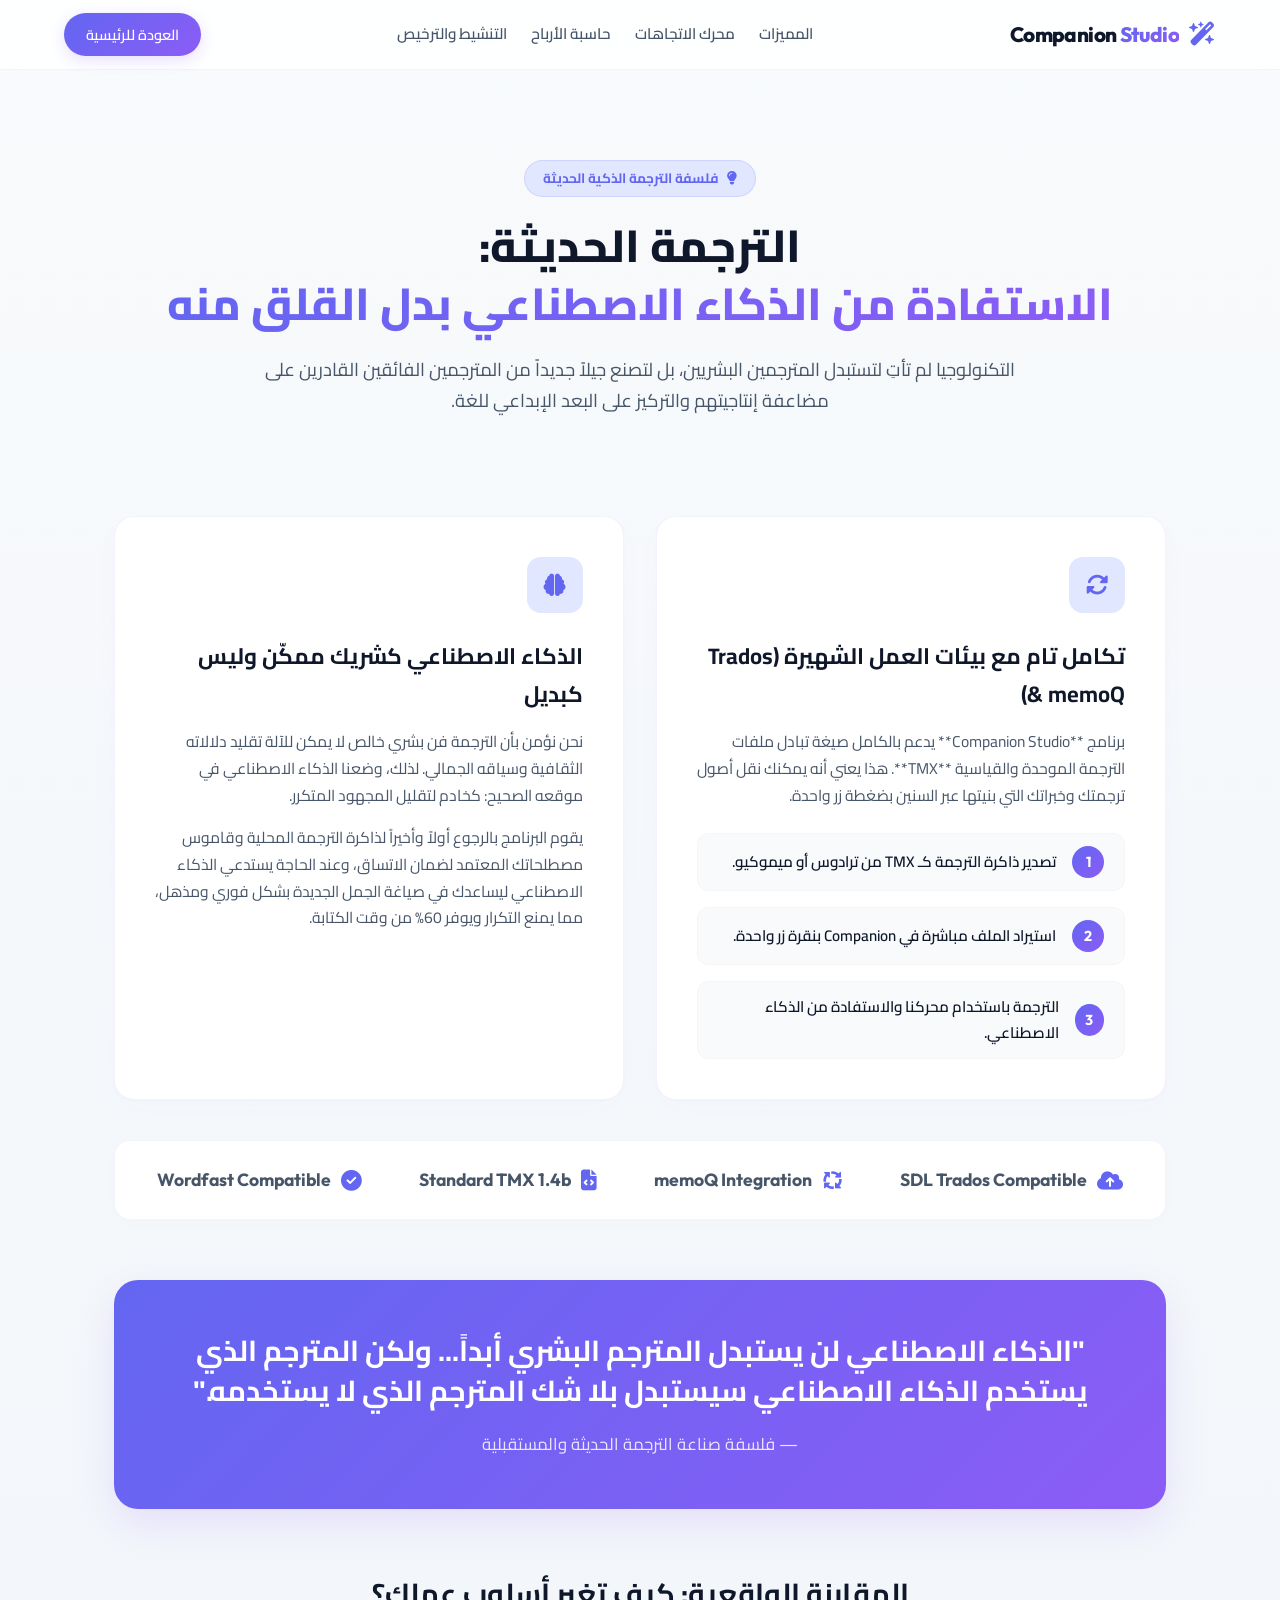
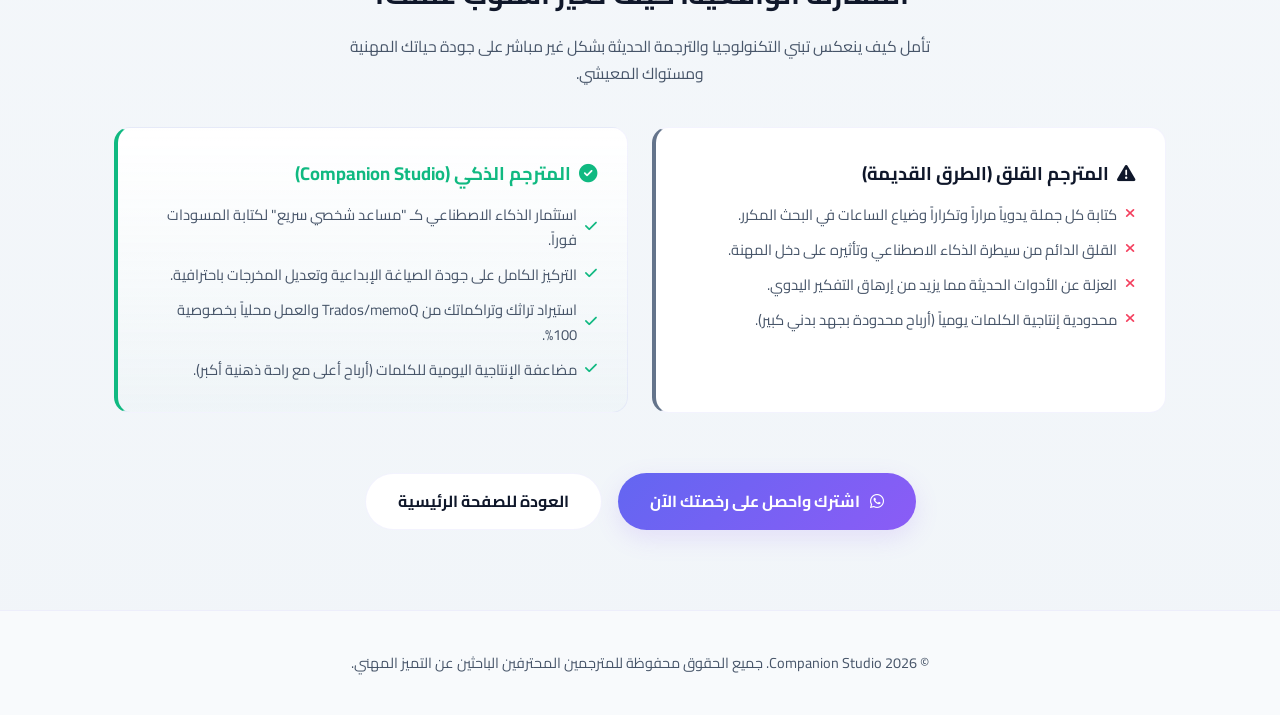
==== modern-translation.html @ 8e1b09f0 "Add files via upload" ====
<!DOCTYPE html>
<html lang="ar" dir="rtl">
<head>
    <meta charset="UTF-8">
    <meta name="viewport" content="width=device-width, initial-scale=1.0">
    <title>الترجمة الحديثة والذكاء الاصطناعي | Companion Studio</title>
    <meta name="description" content="اكتشف فلسفة الترجمة الحديثة مع Companion Studio. توافق كامل مع Trados و memoQ واستثمار حقيقي لقوة الذكاء الاصطناعي كشريك ممكّن للمترجم البشري وليس بديلاً عنه.">
    <!-- Google Fonts -->
    <link rel="preconnect" href="https://fonts.googleapis.com">
    <link rel="preconnect" href="https://fonts.gstatic.com" crossorigin>
    <link href="https://fonts.googleapis.com/css2?family=Cairo:wght@300;400;600;700;800&family=Outfit:wght@300;400;600;700;800&display=swap" rel="stylesheet">
    <!-- FontAwesome Icons -->
    <link rel="stylesheet" href="https://cdnjs.cloudflare.com/ajax/libs/font-awesome/6.4.0/css/all.min.css">
    <style>
        :root {
            --bg-light: #f8fafc;
            --bg-card: #ffffff;
            --border-color: rgba(99, 102, 241, 0.08);
            --border-hover: rgba(99, 102, 241, 0.18);
            --text-primary: #0f172a;
            --text-secondary: #475569;
            --text-muted: #64748b;
            
            --primary: #6366f1;
            --secondary: #8b5cf6;
            --primary-light: #e0e7ff;
            --purple-grad: linear-gradient(135deg, #6366F1 0%, #8B5CF6 100%);
            --light-grad: linear-gradient(180deg, #f8fafc 0%, #f1f5f9 100%);
            
            --green: #10B981;
            --yellow: #F59E0B;
            
            --font-ar: 'Cairo', sans-serif;
            --font-en: 'Outfit', sans-serif;
        }

        * {
            margin: 0;
            padding: 0;
            box-sizing: border-box;
            scroll-behavior: smooth;
        }

        body {
            background-color: var(--bg-light);
            background-image: var(--light-grad);
            color: var(--text-primary);
            font-family: var(--font-ar);
            line-height: 1.7;
            overflow-x: hidden;
        }

        /* Nav Grid Overlay */
        .grid-overlay {
            position: absolute;
            top: 0;
            left: 0;
            width: 100%;
            height: 100%;
            background-image: radial-gradient(rgba(99, 102, 241, 0.04) 1.5px, transparent 1.5px);
            background-size: 32px 32px;
            z-index: 0;
            pointer-events: none;
        }

        /* Header Navigation */
        .header {
            position: fixed;
            top: 0;
            width: 100%;
            z-index: 100;
            background: rgba(255, 255, 255, 0.85);
            backdrop-filter: blur(12px);
            -webkit-backdrop-filter: blur(12px);
            border-bottom: 1px solid var(--border-color);
        }

        .header-container {
            max-width: 1200px;
            margin: 0 auto;
            padding: 14px 24px;
            display: flex;
            justify-content: space-between;
            align-items: center;
        }

        .logo {
            display: flex;
            align-items: center;
            gap: 10px;
            text-decoration: none;
            color: var(--text-primary);
        }

        .logo-icon {
            font-size: 1.5rem;
            color: var(--primary);
        }

        .logo-text {
            font-size: 1.3rem;
            font-weight: 800;
            font-family: var(--font-en);
            letter-spacing: -0.03em;
        }

        .accent-text {
            background: var(--purple-grad);
            -webkit-background-clip: text;
            -webkit-text-fill-color: transparent;
        }

        .nav-links {
            display: flex;
            gap: 24px;
        }

        .nav-link {
            color: var(--text-secondary);
            text-decoration: none;
            font-size: 0.95rem;
            font-weight: 600;
            transition: color 0.3s ease;
        }

        .nav-link:hover {
            color: var(--primary);
        }

        .cta-btn-sm {
            background: var(--purple-grad);
            color: white;
            text-decoration: none;
            padding: 8px 22px;
            border-radius: 30px;
            font-size: 0.9rem;
            font-weight: 600;
            box-shadow: 0 4px 15px rgba(139, 92, 246, 0.2);
            transition: transform 0.2s ease, box-shadow 0.2s ease;
        }

        .cta-btn-sm:hover {
            transform: translateY(-2px);
            box-shadow: 0 6px 20px rgba(139, 92, 246, 0.35);
        }

        /* Content Container */
        .container {
            max-width: 1100px;
            margin: 120px auto 80px auto;
            padding: 0 24px;
            position: relative;
            z-index: 1;
        }

        /* Hero section */
        .hero-section {
            text-align: center;
            padding: 40px 0 60px 0;
        }

        .badge {
            background: var(--primary-light);
            color: var(--primary);
            padding: 6px 18px;
            border-radius: 30px;
            font-size: 0.85rem;
            font-weight: 700;
            display: inline-flex;
            align-items: center;
            gap: 8px;
            margin-bottom: 20px;
            border: 1px solid rgba(99, 102, 241, 0.15);
        }

        .main-title {
            font-size: 2.8rem;
            font-weight: 800;
            line-height: 1.3;
            margin-bottom: 20px;
            color: var(--text-primary);
        }

        .main-subtitle {
            font-size: 1.15rem;
            color: var(--text-secondary);
            max-width: 750px;
            margin: 0 auto;
        }

        /* Grid layouts */
        .grid-2 {
            display: grid;
            grid-template-columns: 1fr 1fr;
            gap: 32px;
            margin-top: 40px;
        }

        @media (max-width: 768px) {
            .grid-2 {
                grid-template-columns: 1fr;
            }
            .main-title {
                font-size: 2rem;
            }
        }

        /* Modern light cards */
        .card {
            background: var(--bg-card);
            border: 1px solid var(--border-color);
            border-radius: 20px;
            padding: 40px;
            box-shadow: 0 10px 30px rgba(99, 102, 241, 0.02), 0 1px 3px rgba(0, 0, 0, 0.02);
            transition: all 0.4s cubic-bezier(0.16, 1, 0.3, 1);
        }

        .card:hover {
            transform: translateY(-4px);
            border-color: var(--border-hover);
            box-shadow: 0 15px 35px rgba(99, 102, 241, 0.05), 0 3px 10px rgba(99, 102, 241, 0.02);
        }

        .card-icon {
            width: 56px;
            height: 56px;
            border-radius: 14px;
            background: var(--primary-light);
            display: flex;
            align-items: center;
            justify-content: center;
            font-size: 1.4rem;
            color: var(--primary);
            margin-bottom: 24px;
        }

        .card-title {
            font-size: 1.4rem;
            font-weight: 700;
            margin-bottom: 16px;
            color: var(--text-primary);
        }

        .card-text {
            color: var(--text-secondary);
            font-size: 0.98rem;
            line-height: 1.7;
        }

        /* Visual Steps */
        .steps-container {
            margin-top: 24px;
            display: flex;
            flex-direction: column;
            gap: 16px;
        }

        .step-item {
            display: flex;
            align-items: center;
            gap: 16px;
            background: var(--bg-light);
            padding: 12px 20px;
            border-radius: 12px;
            border: 1px solid rgba(0, 0, 0, 0.02);
        }

        .step-num {
            width: 32px;
            height: 32px;
            border-radius: 50%;
            background: var(--purple-grad);
            color: white;
            display: flex;
            align-items: center;
            justify-content: center;
            font-weight: 700;
            font-family: var(--font-en);
            font-size: 0.9rem;
        }

        .step-text {
            font-size: 0.95rem;
            font-weight: 600;
            color: var(--text-primary);
        }

        /* Compatibility Logos Banner */
        .compatibility-banner {
            background: var(--bg-card);
            border: 1px solid var(--border-color);
            border-radius: 16px;
            padding: 24px;
            display: flex;
            justify-content: space-around;
            align-items: center;
            flex-wrap: wrap;
            gap: 20px;
            margin-top: 40px;
            box-shadow: 0 4px 20px rgba(0, 0, 0, 0.01);
        }

        .compat-logo {
            display: flex;
            align-items: center;
            gap: 10px;
            font-family: var(--font-en);
            font-weight: 700;
            color: var(--text-secondary);
            font-size: 1.1rem;
        }

        .compat-logo i {
            color: var(--primary);
            font-size: 1.3rem;
        }

        /* Large banner quote */
        .quote-banner {
            background: var(--purple-grad);
            color: white;
            border-radius: 24px;
            padding: 50px;
            text-align: center;
            margin-top: 60px;
            box-shadow: 0 15px 40px rgba(139, 92, 246, 0.15);
            position: relative;
            overflow: hidden;
        }

        .quote-text {
            font-size: 1.8rem;
            font-weight: 700;
            line-height: 1.4;
            margin-bottom: 20px;
            position: relative;
            z-index: 1;
        }

        .quote-author {
            font-size: 1.05rem;
            opacity: 0.85;
            position: relative;
            z-index: 1;
        }

        /* Flex comparison blocks */
        .compare-row {
            display: grid;
            grid-template-columns: 1fr 1fr;
            gap: 24px;
            margin-top: 40px;
        }

        @media (max-width: 768px) {
            .compare-row {
                grid-template-columns: 1fr;
            }
        }

        .compare-box {
            padding: 30px;
            border-radius: 16px;
            border: 1px solid var(--border-color);
            background: var(--bg-card);
        }

        .compare-box.bad {
            border-left: 4px solid var(--text-muted);
        }

        .compare-box.good {
            border-left: 4px solid var(--green);
            background: linear-gradient(to bottom, #ffffff, rgba(16, 185, 129, 0.01));
        }

        .compare-title {
            font-size: 1.15rem;
            font-weight: 700;
            margin-bottom: 12px;
            display: flex;
            align-items: center;
            gap: 8px;
        }

        .compare-list {
            list-style: none;
            display: flex;
            flex-direction: column;
            gap: 10px;
        }

        .compare-list li {
            font-size: 0.92rem;
            color: var(--text-secondary);
            display: flex;
            align-items: center;
            gap: 8px;
        }

        .compare-list li i {
            font-size: 0.85rem;
        }

        .compare-list li i.fa-xmark { color: #f43f5e; }
        .compare-list li i.fa-check { color: var(--green); }

        /* Action bar buttons */
        .actions-group {
            display: flex;
            justify-content: center;
            gap: 16px;
            margin-top: 60px;
        }

        .btn {
            padding: 14px 32px;
            border-radius: 30px;
            font-weight: 700;
            text-decoration: none;
            font-size: 1rem;
            display: inline-flex;
            align-items: center;
            gap: 10px;
            transition: all 0.3s ease;
        }

        .btn-primary {
            background: var(--purple-grad);
            color: white;
            box-shadow: 0 8px 25px rgba(139, 92, 246, 0.15);
        }

        .btn-primary:hover {
            transform: translateY(-2px);
            box-shadow: 0 12px 30px rgba(139, 92, 246, 0.25);
        }

        .btn-secondary {
            background: var(--bg-card);
            border: 1px solid var(--border-color);
            color: var(--text-primary);
        }

        .btn-secondary:hover {
            background: var(--primary-light);
            color: var(--primary);
            transform: translateY(-2px);
        }

        /* Footer styling */
        .footer {
            text-align: center;
            padding: 40px 24px;
            border-top: 1px solid var(--border-color);
            background: rgba(255, 255, 255, 0.5);
            margin-top: 80px;
        }

        .footer p {
            font-size: 0.9rem;
            color: var(--text-secondary);
        }
    </style>
</head>
<body>
    <div class="grid-overlay"></div>

    <!-- Header Navigation -->
    <header class="header">
        <div class="header-container">
            <a href="index.html" class="logo">
                <div class="logo-icon"><i class="fa-solid fa-wand-magic-sparkles"></i></div>
                <span class="logo-text">Companion <span class="accent-text">Studio</span></span>
            </a>
            
            <nav class="nav-links">
                <a href="index.html#features" class="nav-link">المميزات</a>
                <a href="index.html#rtl-engine" class="nav-link">محرك الاتجاهات</a>
                <a href="index.html#roi-calculator" class="nav-link">حاسبة الأرباح</a>
                <a href="index.html#licensing" class="nav-link">التنشيط والترخيص</a>
            </nav>

            <div class="header-actions">
                <a href="index.html" class="cta-btn-sm">العودة للرئيسية</a>
            </div>
        </div>
    </header>

    <div class="container">
        <!-- Hero Section -->
        <section class="hero-section">
            <div class="badge"><i class="fa-solid fa-lightbulb"></i> فلسفة الترجمة الذكية الحديثة</div>
            <h1 class="main-title">
                الترجمة الحديثة:<br>
                <span class="accent-text">الاستفادة من الذكاء الاصطناعي بدل القلق منه</span>
            </h1>
            <p class="main-subtitle">
                التكنولوجيا لم تأتِ لتستبدل المترجمين البشريين، بل لتصنع جيلاً جديداً من المترجمين الفائقين القادرين على مضاعفة إنتاجيتهم والتركيز على البعد الإبداعي للغة.
            </p>
        </section>

        <!-- Grid 2: Core benefits -->
        <div class="grid-2">
            <!-- Compatibility Card -->
            <div class="card">
                <div class="card-icon"><i class="fa-solid fa-rotate"></i></div>
                <h2 class="card-title">تكامل تام مع بيئات العمل الشهيرة (Trados & memoQ)</h2>
                <p class="card-text">
                    برنامج **Companion Studio** يدعم بالكامل صيغة تبادل ملفات الترجمة الموحدة والقياسية **TMX**. هذا يعني أنه يمكنك نقل أصول ترجمتك وخبراتك التي بنيتها عبر السنين بضغطة زر واحدة.
                </p>
                <div class="steps-container">
                    <div class="step-item">
                        <div class="step-num">1</div>
                        <div class="step-text">تصدير ذاكرة الترجمة كـ TMX من ترادوس أو ميموكيو.</div>
                    </div>
                    <div class="step-item">
                        <div class="step-num">2</div>
                        <div class="step-text">استيراد الملف مباشرة في Companion بنقرة زر واحدة.</div>
                    </div>
                    <div class="step-item">
                        <div class="step-num">3</div>
                        <div class="step-text">الترجمة باستخدام محركنا والاستفادة من الذكاء الاصطناعي.</div>
                    </div>
                </div>
            </div>

            <!-- AI Partner Card -->
            <div class="card">
                <div class="card-icon"><i class="fa-solid fa-brain"></i></div>
                <h2 class="card-title">الذكاء الاصطناعي كشريك ممكّن وليس كبديل</h2>
                <p class="card-text">
                    نحن نؤمن بأن الترجمة فن بشري خالص لا يمكن للآلة تقليد دلالاته الثقافية وسياقه الجمالي. لذلك، وضعنا الذكاء الاصطناعي في موقعه الصحيح: كخادم لتقليل المجهود المتكرر.
                </p>
                <p class="card-text" style="margin-top: 16px;">
                    يقوم البرنامج بالرجوع أولاً وأخيراً لذاكرة الترجمة المحلية وقاموس مصطلحاتك المعتمد لضمان الاتساق، وعند الحاجة يستدعي الذكاء الاصطناعي ليساعدك في صياغة الجمل الجديدة بشكل فوري ومذهل، مما يمنع التكرار ويوفر 60% من وقت الكتابة.
                </p>
            </div>
        </div>

        <!-- Compatibility logos -->
        <div class="compatibility-banner">
            <div class="compat-logo"><i class="fa-solid fa-cloud-arrow-up"></i> SDL Trados Compatible</div>
            <div class="compat-logo"><i class="fa-solid fa-arrows-spin"></i> memoQ Integration</div>
            <div class="compat-logo"><i class="fa-solid fa-file-code"></i> Standard TMX 1.4b</div>
            <div class="compat-logo"><i class="fa-solid fa-circle-check"></i> Wordfast Compatible</div>
        </div>

        <!-- Quote Banner -->
        <div class="quote-banner">
            <div class="quote-text">
                "الذكاء الاصطناعي لن يستبدل المترجم البشري أبداً... ولكن المترجم الذي يستخدم الذكاء الاصطناعي سيستبدل بلا شك المترجم الذي لا يستخدمه."
            </div>
            <div class="quote-author">— فلسفة صناعة الترجمة الحديثة والمستقبلية</div>
        </div>

        <!-- Section: Traditional vs Modern -->
        <section style="margin-top: 60px;">
            <div style="text-align: center; margin-bottom: 30px;">
                <h2 class="card-title" style="font-size: 1.8rem;">المقارنة الواقعية: كيف تغير أسلوب عملك؟</h2>
                <p class="card-text" style="max-width: 600px; margin: 0 auto;">تأمل كيف ينعكس تبني التكنولوجيا والترجمة الحديثة بشكل غير مباشر على جودة حياتك المهنية ومستواك المعيشي.</p>
            </div>

            <div class="compare-row">
                <!-- Old Way -->
                <div class="compare-box bad">
                    <h3 class="compare-title"><i class="fa-solid fa-triangle-exclamation text-yellow"></i> المترجم القلق (الطرق القديمة)</h3>
                    <ul class="compare-list">
                        <li><i class="fa-solid fa-xmark"></i> كتابة كل جملة يدوياً مراراً وتكراراً وضياع الساعات في البحث المكرر.</li>
                        <li><i class="fa-solid fa-xmark"></i> القلق الدائم من سيطرة الذكاء الاصطناعي وتأثيره على دخل المهنة.</li>
                        <li><i class="fa-solid fa-xmark"></i> العزلة عن الأدوات الحديثة مما يزيد من إرهاق التفكير اليدوي.</li>
                        <li><i class="fa-solid fa-xmark"></i> محدودية إنتاجية الكلمات يومياً (أرباح محدودة بجهد بدني كبير).</li>
                    </ul>
                </div>

                <!-- New Way -->
                <div class="compare-box good">
                    <h3 class="compare-title" style="color: var(--green);"><i class="fa-solid fa-circle-check"></i> المترجم الذكي (Companion Studio)</h3>
                    <ul class="compare-list">
                        <li><i class="fa-solid fa-check"></i> استثمار الذكاء الاصطناعي كـ "مساعد شخصي سريع" لكتابة المسودات فوراً.</li>
                        <li><i class="fa-solid fa-check"></i> التركيز الكامل على جودة الصياغة الإبداعية وتعديل المخرجات باحترافية.</li>
                        <li><i class="fa-solid fa-check"></i> استيراد تراثك وتراكماتك من Trados/memoQ والعمل محلياً بخصوصية 100%.</li>
                        <li><i class="fa-solid fa-check"></i> مضاعفة الإنتاجية اليومية للكلمات (أرباح أعلى مع راحة ذهنية أكبر).</li>
                    </ul>
                </div>
            </div>
        </section>

        <!-- Final call to action -->
        <div class="actions-group">
            <a href="https://wa.me/201012548655" target="_blank" class="btn btn-primary">
                <i class="fa-brands fa-whatsapp"></i> اشترك واحصل على رخصتك الآن
            </a>
            <a href="index.html" class="btn btn-secondary">العودة للصفحة الرئيسية</a>
        </div>
    </div>

    <!-- Footer -->
    <footer class="footer">
        <p>© 2026 Companion Studio. جميع الحقوق محفوظة للمترجمين المحترفين الباحثين عن التميز المهني.</p>
    </footer>
</body>
</html>
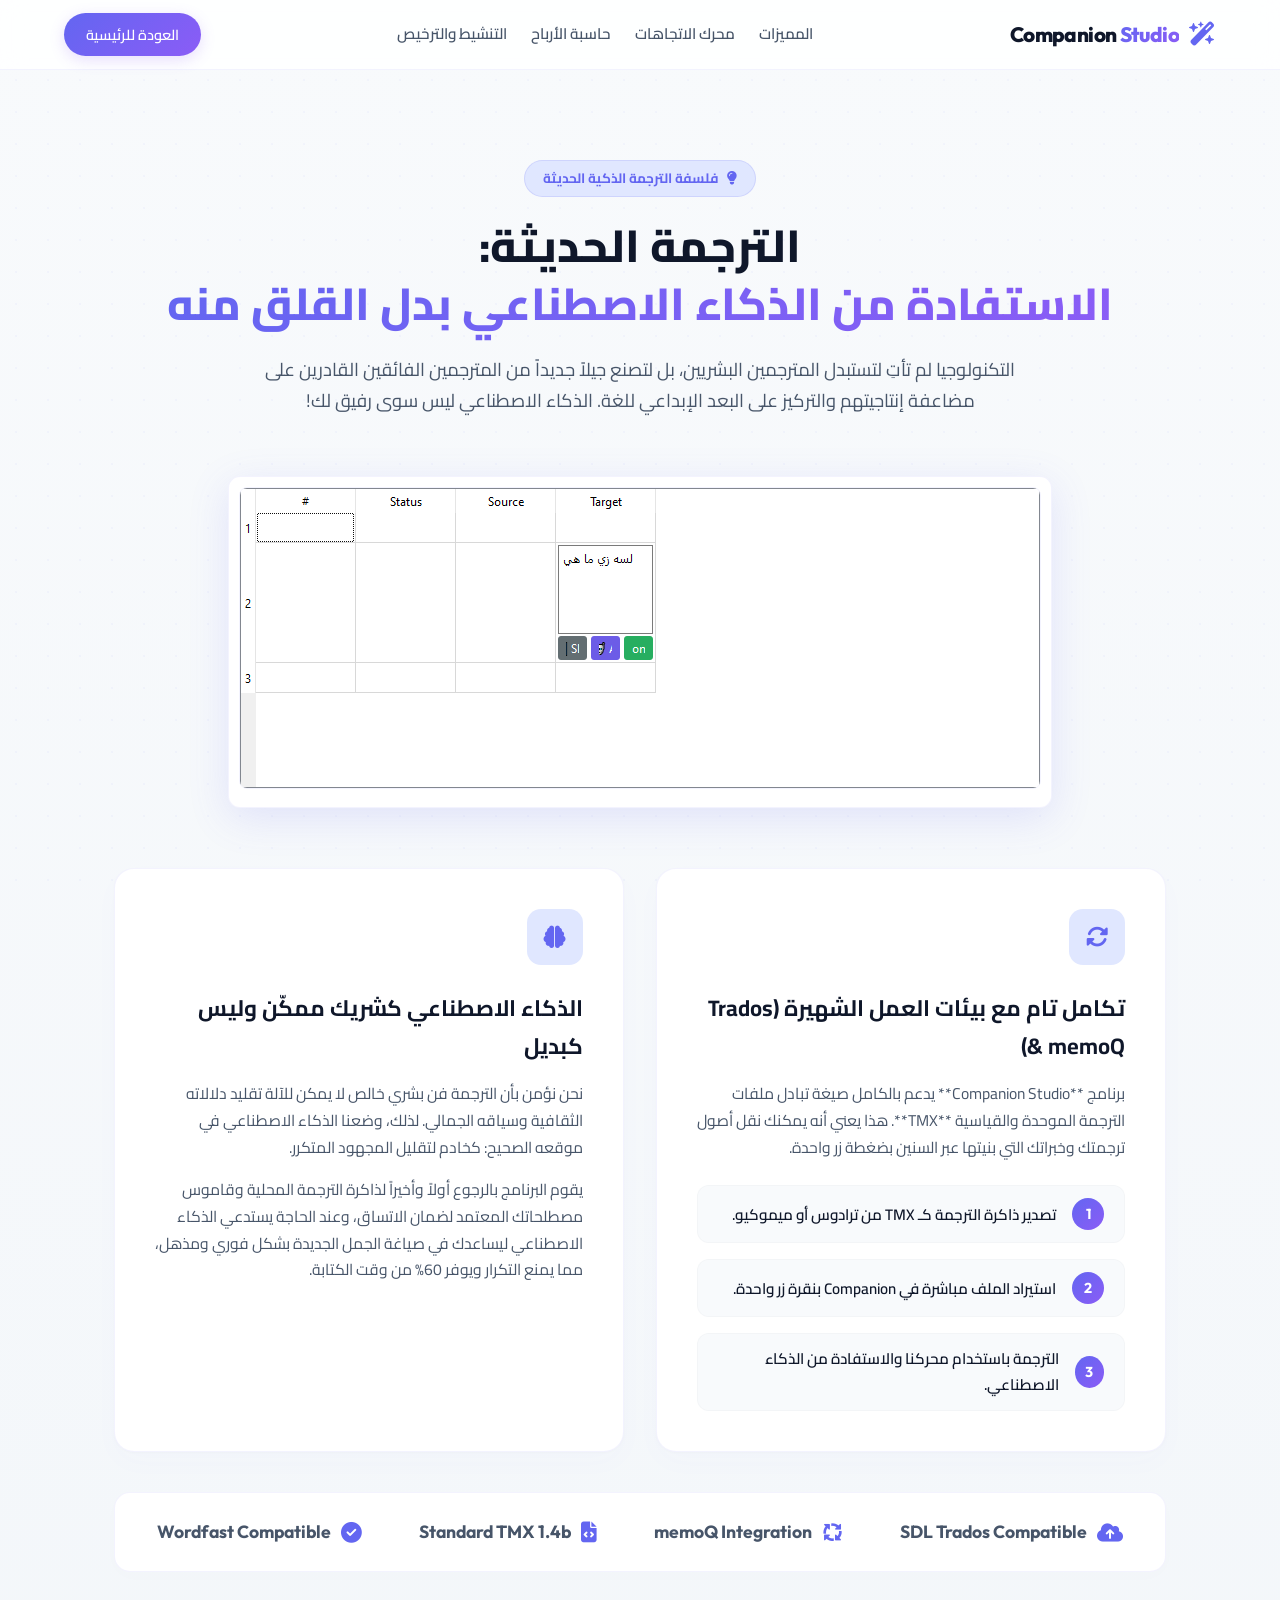
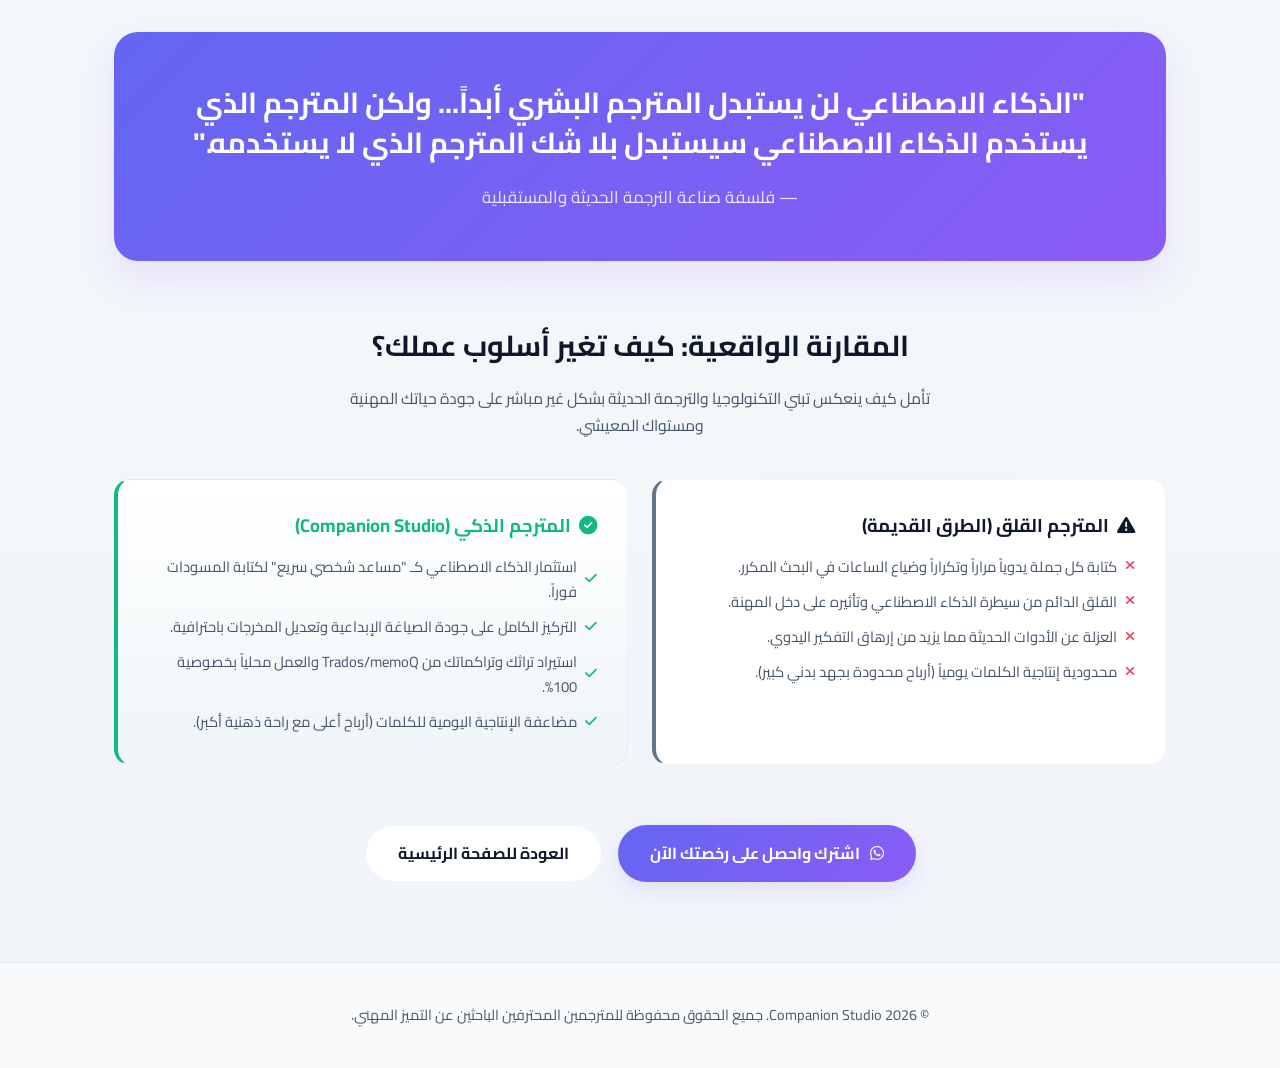
==== commit 8ccb3690: "Add files via upload" ====
--- a/modern-translation.html
+++ b/modern-translation.html
@@ -496,9 +496,16 @@
                 <span class="accent-text">الاستفادة من الذكاء الاصطناعي بدل القلق منه</span>
             </h1>
             <p class="main-subtitle">
-                التكنولوجيا لم تأتِ لتستبدل المترجمين البشريين، بل لتصنع جيلاً جديداً من المترجمين الفائقين القادرين على مضاعفة إنتاجيتهم والتركيز على البعد الإبداعي للغة.
+                التكنولوجيا لم تأتِ لتستبدل المترجمين البشريين، بل لتصنع جيلاً جديداً من المترجمين الفائقين القادرين على مضاعفة إنتاجيتهم والتركيز على البعد الإبداعي للغة. الذكاء الاصطناعي ليس سوى رفيق لك!
             </p>
         </section>
+
+        <!-- App Screenshot -->
+        <div style="text-align: center; margin-bottom: 60px;">
+            <div class="card" style="display: inline-block; padding: 10px; border-radius: 12px; box-shadow: 0 10px 40px rgba(99, 102, 241, 0.15);">
+                <img src="app-screenshot.png" alt="واجهة برنامج Companion Studio" style="max-width: 100%; height: auto; border-radius: 8px; border: 1px solid var(--border-color);">
+            </div>
+        </div>
 
         <!-- Grid 2: Core benefits -->
         <div class="grid-2">
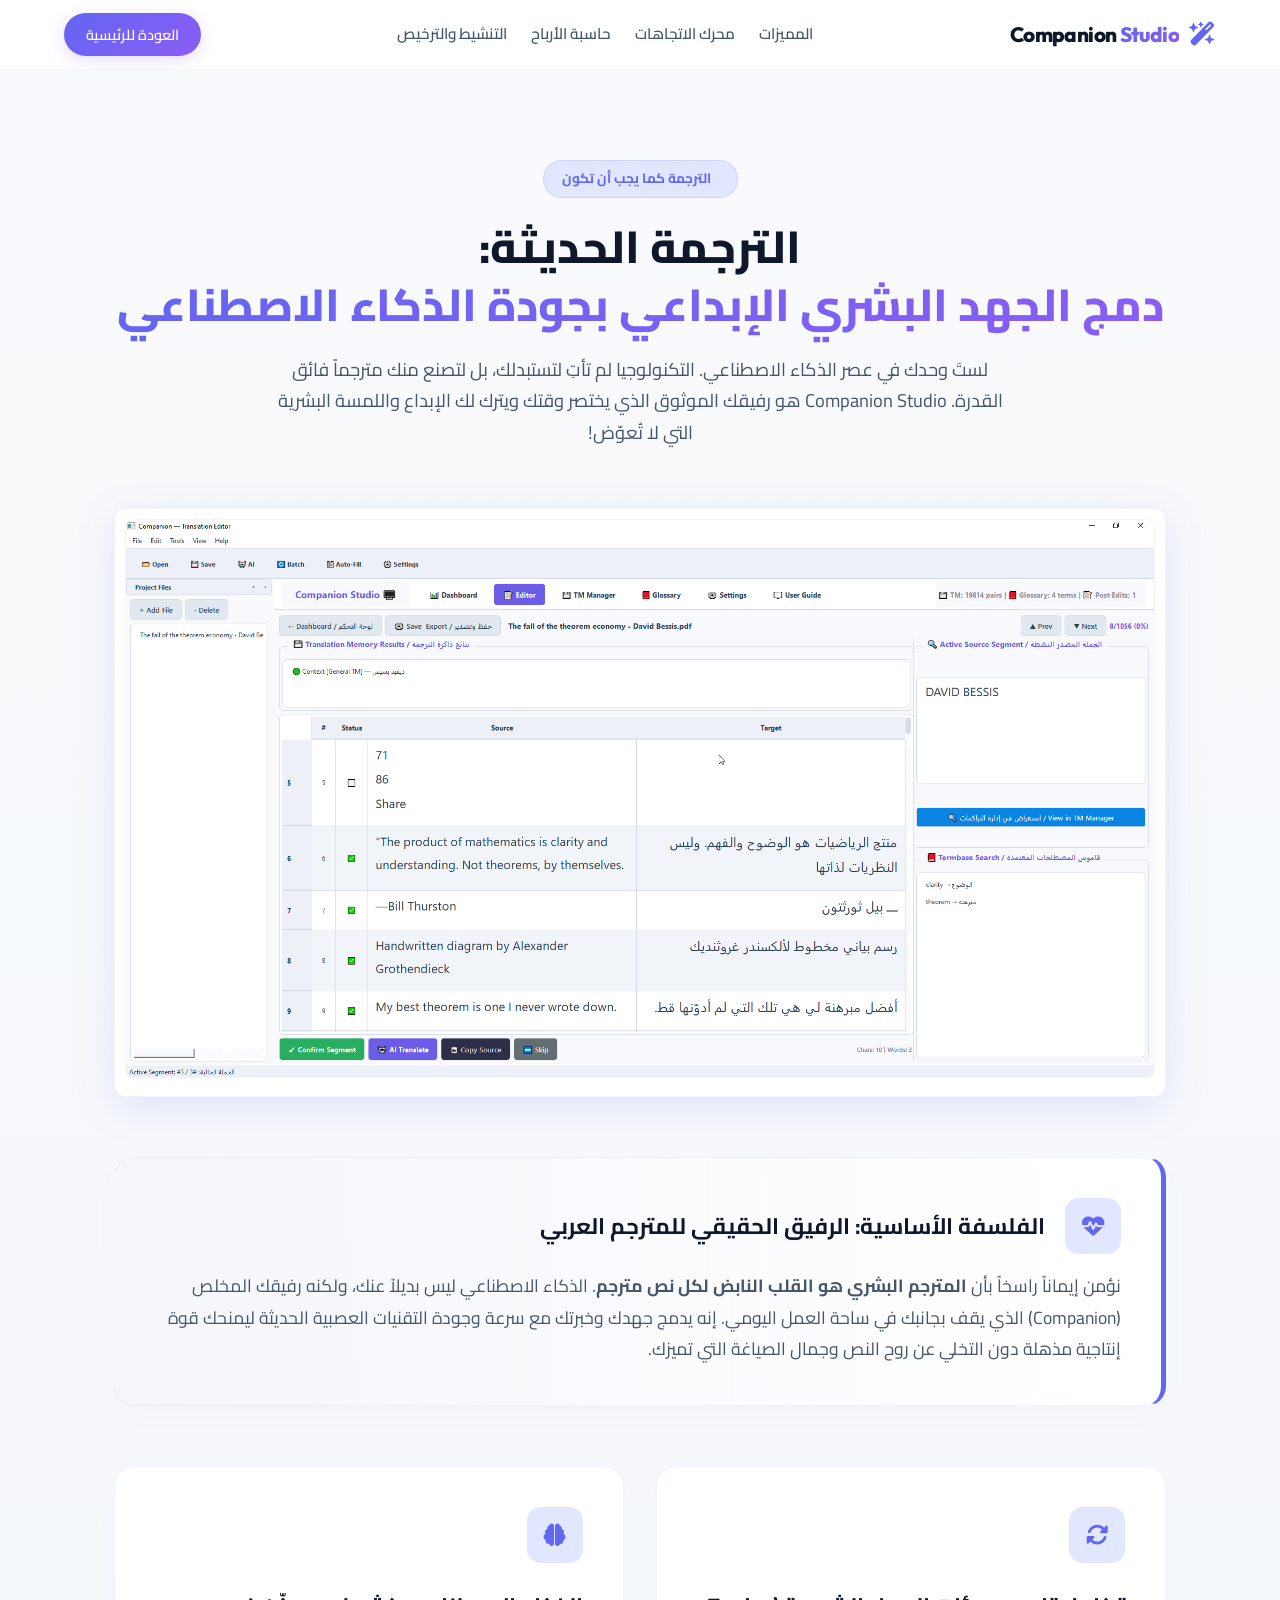
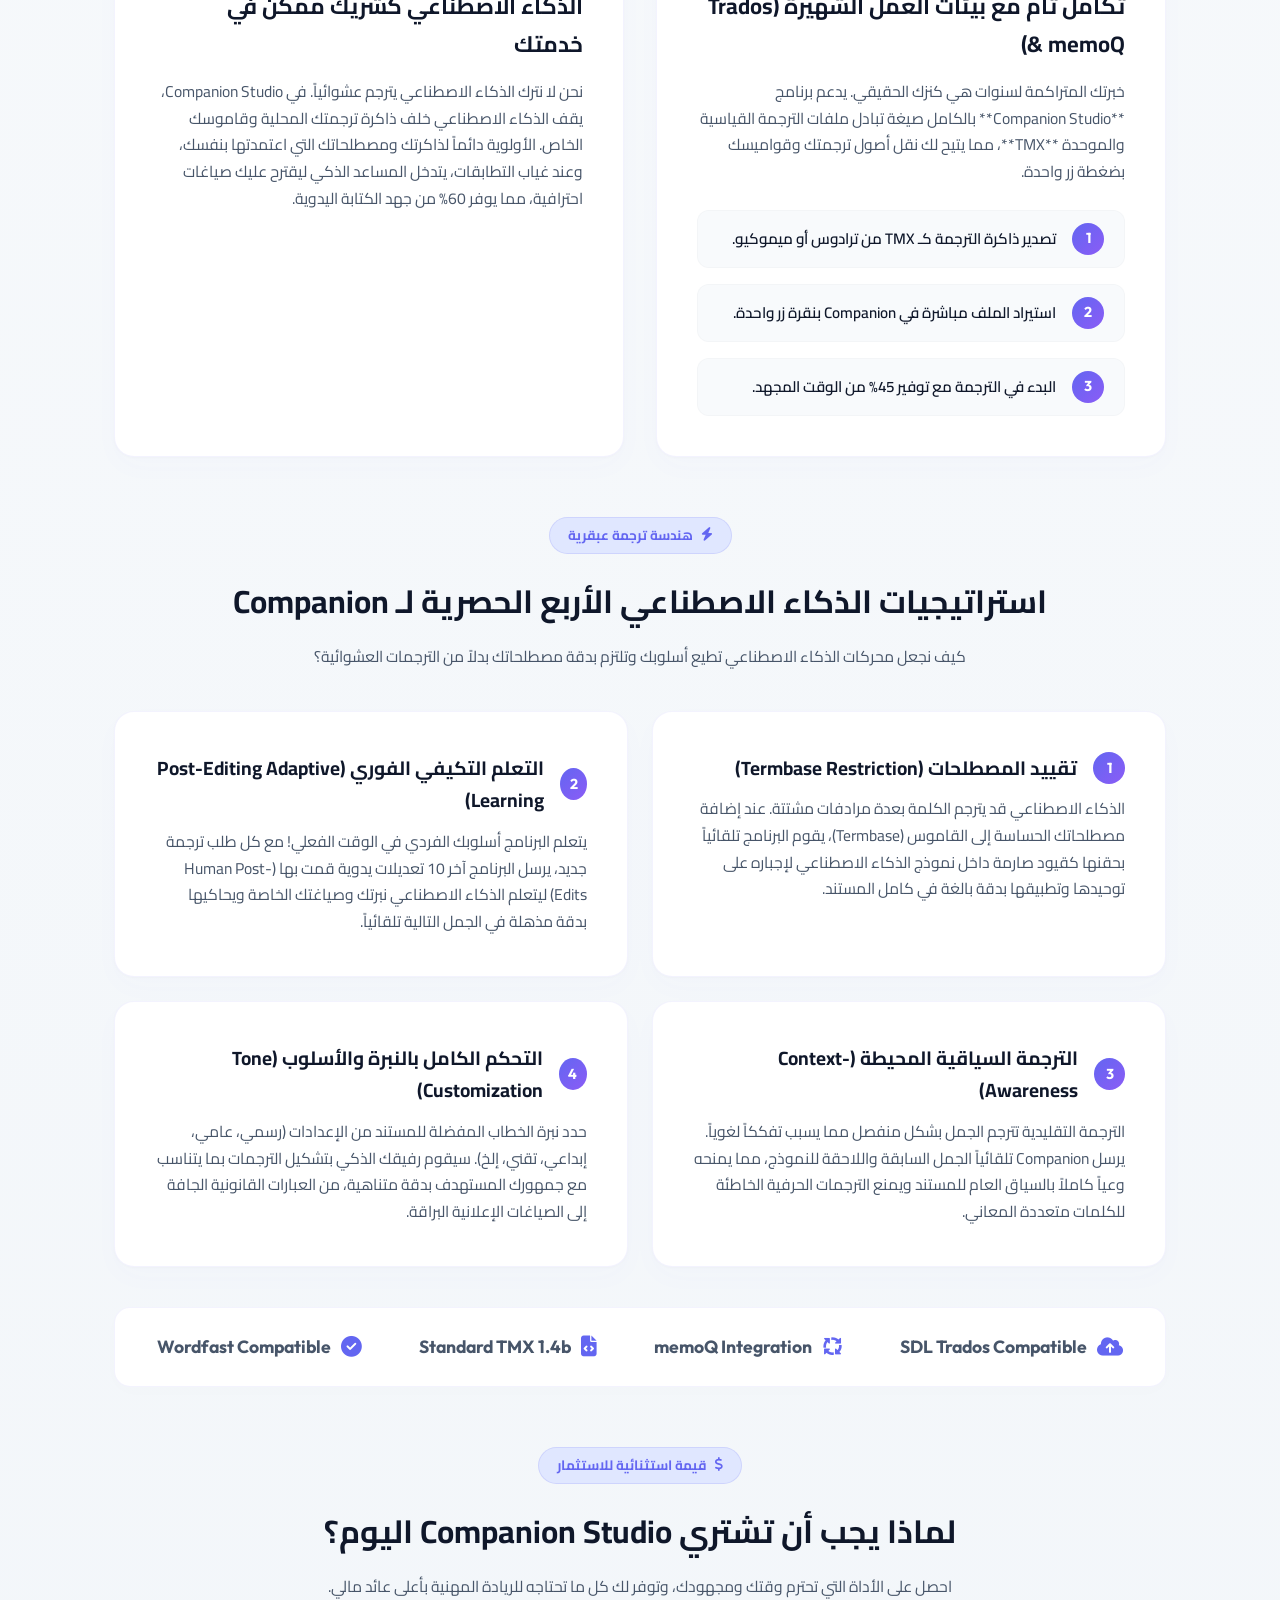
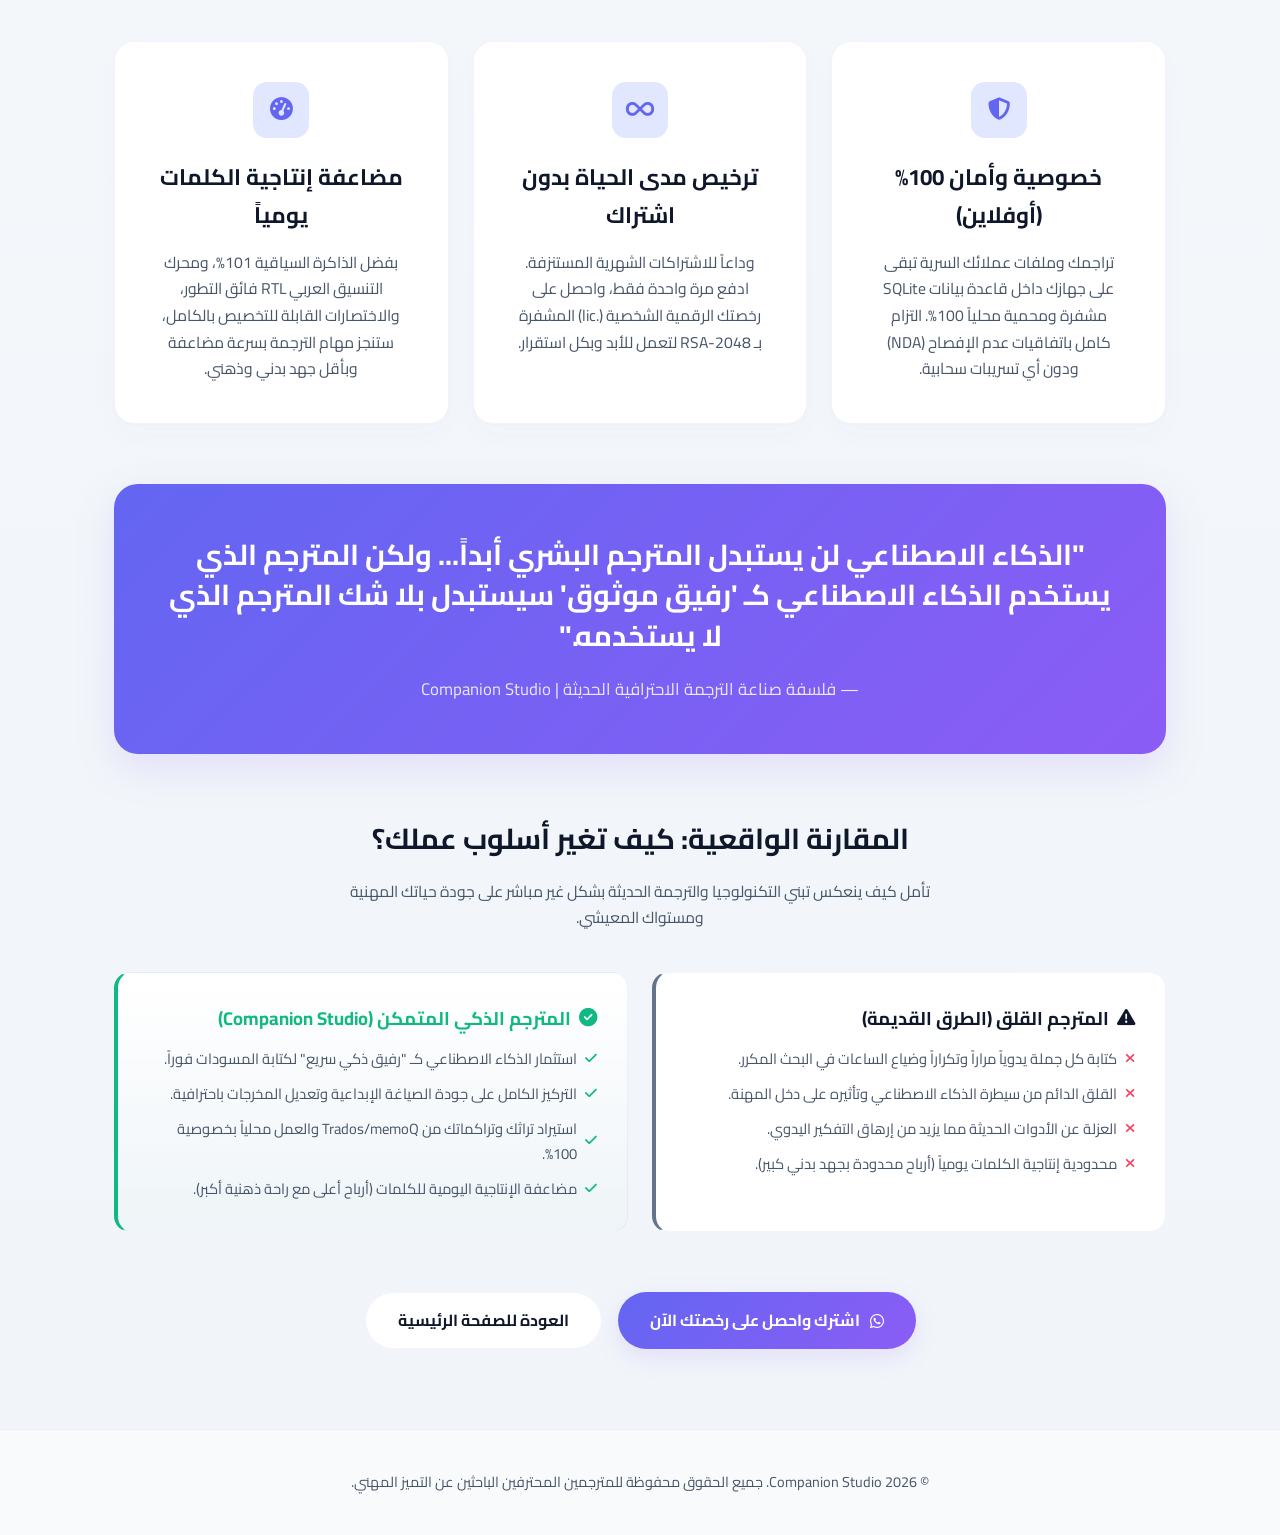
==== commit 71b01815: "Add files via upload" ====
--- a/modern-translation.html
+++ b/modern-translation.html
@@ -490,31 +490,44 @@
     <div class="container">
         <!-- Hero Section -->
         <section class="hero-section">
-            <div class="badge"><i class="fa-solid fa-lightbulb"></i> فلسفة الترجمة الذكية الحديثة</div>
+            <div class="badge"><i class="fa-solid fa-sparkles"></i> الترجمة كما يجب أن تكون</div>
             <h1 class="main-title">
                 الترجمة الحديثة:<br>
-                <span class="accent-text">الاستفادة من الذكاء الاصطناعي بدل القلق منه</span>
+                <span class="accent-text">دمج الجهد البشري الإبداعي بجودة الذكاء الاصطناعي</span>
             </h1>
             <p class="main-subtitle">
-                التكنولوجيا لم تأتِ لتستبدل المترجمين البشريين، بل لتصنع جيلاً جديداً من المترجمين الفائقين القادرين على مضاعفة إنتاجيتهم والتركيز على البعد الإبداعي للغة. الذكاء الاصطناعي ليس سوى رفيق لك!
+                لستَ وحدك في عصر الذكاء الاصطناعي. التكنولوجيا لم تأتِ لتستبدلك، بل لتصنع منك مترجماً فائق القدرة. Companion Studio هو رفيقك الموثوق الذي يختصر وقتك ويترك لك الإبداع واللمسة البشرية التي لا تُعوّض!
             </p>
         </section>
 
         <!-- App Screenshot -->
         <div style="text-align: center; margin-bottom: 60px;">
             <div class="card" style="display: inline-block; padding: 10px; border-radius: 12px; box-shadow: 0 10px 40px rgba(99, 102, 241, 0.15);">
-                <img src="app-screenshot.png" alt="واجهة برنامج Companion Studio" style="max-width: 100%; height: auto; border-radius: 8px; border: 1px solid var(--border-color);">
+                <img src="Companion_VOpxbNK9AX.png" alt="واجهة برنامج Companion Studio" style="max-width: 100%; height: auto; border-radius: 8px; border: 1px solid var(--border-color);">
             </div>
         </div>
 
-        <!-- Grid 2: Core benefits -->
+        <!-- The core philosophy section -->
+        <section style="margin-bottom: 60px;">
+            <div class="card" style="border-right: 5px solid var(--primary); background: linear-gradient(to left, #ffffff, rgba(99, 102, 241, 0.01));">
+                <div style="display: flex; gap: 20px; align-items: center; margin-bottom: 16px;">
+                    <div class="card-icon" style="margin-bottom: 0;"><i class="fa-solid fa-heart-pulse"></i></div>
+                    <h2 class="card-title" style="margin-bottom: 0;">الفلسفة الأساسية: الرفيق الحقيقي للمترجم العربي</h2>
+                </div>
+                <p class="card-text" style="font-size: 1.1rem; line-height: 1.8;">
+                    نؤمن إيماناً راسخاً بأن <strong>المترجم البشري هو القلب النابض لكل نص مترجم</strong>. الذكاء الاصطناعي ليس بديلاً عنك، ولكنه رفيقك المخلص (Companion) الذي يقف بجانبك في ساحة العمل اليومي. إنه يدمج جهدك وخبرتك مع سرعة وجودة التقنيات العصبية الحديثة ليمنحك قوة إنتاجية مذهلة دون التخلي عن روح النص وجمال الصياغة التي تميزك.
+                </p>
+            </div>
+        </section>
+
+        <!-- Grid 2: Core benefits & Compatibility -->
         <div class="grid-2">
             <!-- Compatibility Card -->
             <div class="card">
                 <div class="card-icon"><i class="fa-solid fa-rotate"></i></div>
                 <h2 class="card-title">تكامل تام مع بيئات العمل الشهيرة (Trados & memoQ)</h2>
                 <p class="card-text">
-                    برنامج **Companion Studio** يدعم بالكامل صيغة تبادل ملفات الترجمة الموحدة والقياسية **TMX**. هذا يعني أنه يمكنك نقل أصول ترجمتك وخبراتك التي بنيتها عبر السنين بضغطة زر واحدة.
+                    خبرتك المتراكمة لسنوات هي كنزك الحقيقي. يدعم برنامج **Companion Studio** بالكامل صيغة تبادل ملفات الترجمة القياسية والموحدة **TMX**، مما يتيح لك نقل أصول ترجمتك وقواميسك بضغطة زر واحدة.
                 </p>
                 <div class="steps-container">
                     <div class="step-item">
@@ -527,7 +540,7 @@
                     </div>
                     <div class="step-item">
                         <div class="step-num">3</div>
-                        <div class="step-text">الترجمة باستخدام محركنا والاستفادة من الذكاء الاصطناعي.</div>
+                        <div class="step-text">البدء في الترجمة مع توفير 45% من الوقت المجهد.</div>
                     </div>
                 </div>
             </div>
@@ -535,15 +548,67 @@
             <!-- AI Partner Card -->
             <div class="card">
                 <div class="card-icon"><i class="fa-solid fa-brain"></i></div>
-                <h2 class="card-title">الذكاء الاصطناعي كشريك ممكّن وليس كبديل</h2>
+                <h2 class="card-title">الذكاء الاصطناعي كشريك ممكّن في خدمتك</h2>
                 <p class="card-text">
-                    نحن نؤمن بأن الترجمة فن بشري خالص لا يمكن للآلة تقليد دلالاته الثقافية وسياقه الجمالي. لذلك، وضعنا الذكاء الاصطناعي في موقعه الصحيح: كخادم لتقليل المجهود المتكرر.
+                    نحن لا نترك الذكاء الاصطناعي يترجم عشوائياً. في Companion Studio، يقف الذكاء الاصطناعي خلف ذاكرة ترجمتك المحلية وقاموسك الخاص. الأولوية دائماً لذاكرتك ومصطلحاتك التي اعتمدتها بنفسك، وعند غياب التطابقات، يتدخل المساعد الذكي ليقترح عليك صياغات احترافية، مما يوفر 60% من جهد الكتابة اليدوية.
                 </p>
-                <p class="card-text" style="margin-top: 16px;">
-                    يقوم البرنامج بالرجوع أولاً وأخيراً لذاكرة الترجمة المحلية وقاموس مصطلحاتك المعتمد لضمان الاتساق، وعند الحاجة يستدعي الذكاء الاصطناعي ليساعدك في صياغة الجمل الجديدة بشكل فوري ومذهل، مما يمنع التكرار ويوفر 60% من وقت الكتابة.
-                </p>
             </div>
         </div>
+
+        <!-- Four Smart Strategies -->
+        <section style="margin-top: 60px;">
+            <div style="text-align: center; margin-bottom: 40px;">
+                <span class="badge"><i class="fa-solid fa-bolt"></i> هندسة ترجمة عبقرية</span>
+                <h2 class="card-title" style="font-size: 2rem;">استراتيجيات الذكاء الاصطناعي الأربع الحصرية لـ Companion</h2>
+                <p class="card-text" style="max-width: 700px; margin: 0 auto;">كيف نجعل محركات الذكاء الاصطناعي تطيع أسلوبك وتلتزم بدقة مصطلحاتك بدلاً من الترجمات العشوائية؟</p>
+            </div>
+
+            <div style="display: grid; grid-template-columns: 1fr 1fr; gap: 24px;">
+                <!-- Strategy 1 -->
+                <div class="card">
+                    <div style="display: flex; gap: 16px; align-items: center; margin-bottom: 12px;">
+                        <span class="step-num">1</span>
+                        <h3 class="card-title" style="margin-bottom: 0; font-size: 1.2rem;">تقييد المصطلحات (Termbase Restriction)</h3>
+                    </div>
+                    <p class="card-text">
+                        الذكاء الاصطناعي قد يترجم الكلمة بعدة مرادفات مشتتة. عند إضافة مصطلحاتك الحساسة إلى القاموس (Termbase)، يقوم البرنامج تلقائياً بحقنها كقيود صارمة داخل نموذج الذكاء الاصطناعي لإجباره على توحيدها وتطبيقها بدقة بالغة في كامل المستند.
+                    </p>
+                </div>
+
+                <!-- Strategy 2 -->
+                <div class="card">
+                    <div style="display: flex; gap: 16px; align-items: center; margin-bottom: 12px;">
+                        <span class="step-num">2</span>
+                        <h3 class="card-title" style="margin-bottom: 0; font-size: 1.2rem;">التعلم التكيفي الفوري (Post-Editing Adaptive Learning)</h3>
+                    </div>
+                    <p class="card-text">
+                        يتعلم البرنامج أسلوبك الفردي في الوقت الفعلي! مع كل طلب ترجمة جديد، يرسل البرنامج آخر 10 تعديلات يدوية قمت بها (Human Post-Edits) ليتعلم الذكاء الاصطناعي نبرتك وصياغتك الخاصة ويحاكيها بدقة مذهلة في الجمل التالية تلقائياً.
+                    </p>
+                </div>
+
+                <!-- Strategy 3 -->
+                <div class="card">
+                    <div style="display: flex; gap: 16px; align-items: center; margin-bottom: 12px;">
+                        <span class="step-num">3</span>
+                        <h3 class="card-title" style="margin-bottom: 0; font-size: 1.2rem;">الترجمة السياقية المحيطة (Context-Awareness)</h3>
+                    </div>
+                    <p class="card-text">
+                        الترجمة التقليدية تترجم الجمل بشكل منفصل مما يسبب تفككاً لغوياً. يرسل Companion تلقائياً الجمل السابقة واللاحقة للنموذج، مما يمنحه وعياً كاملاً بالسياق العام للمستند ويمنع الترجمات الحرفية الخاطئة للكلمات متعددة المعاني.
+                    </p>
+                </div>
+
+                <!-- Strategy 4 -->
+                <div class="card">
+                    <div style="display: flex; gap: 16px; align-items: center; margin-bottom: 12px;">
+                        <span class="step-num">4</span>
+                        <h3 class="card-title" style="margin-bottom: 0; font-size: 1.2rem;">التحكم الكامل بالنبرة والأسلوب (Tone Customization)</h3>
+                    </div>
+                    <p class="card-text">
+                        حدد نبرة الخطاب المفضلة للمستند من الإعدادات (رسمي، عامي، إبداعي، تقني، إلخ). سيقوم رفيقك الذكي بتشكيل الترجمات بما يتناسب مع جمهورك المستهدف بدقة متناهية، من العبارات القانونية الجافة إلى الصياغات الإعلانية البراقة.
+                    </p>
+                </div>
+            </div>
+        </section>
 
         <!-- Compatibility logos -->
         <div class="compatibility-banner">
@@ -553,12 +618,47 @@
             <div class="compat-logo"><i class="fa-solid fa-circle-check"></i> Wordfast Compatible</div>
         </div>
 
+        <!-- Key selling arguments: Why buy Companion Studio? -->
+        <section style="margin-top: 60px;">
+            <div style="text-align: center; margin-bottom: 40px;">
+                <span class="badge"><i class="fa-solid fa-dollar-sign"></i> قيمة استثنائية للاستثمار</span>
+                <h2 class="card-title" style="font-size: 2rem;">لماذا يجب أن تشتري Companion Studio اليوم؟</h2>
+                <p class="card-text" style="max-width: 700px; margin: 0 auto;">احصل على الأداة التي تحترم وقتك ومجهودك، وتوفر لك كل ما تحتاجه للريادة المهنية بأعلى عائد مالي.</p>
+            </div>
+
+            <div style="display: grid; grid-template-columns: repeat(3, 1fr); gap: 24px;">
+                <div class="card" style="text-align: center;">
+                    <div class="card-icon" style="margin: 0 auto 20px auto;"><i class="fa-solid fa-shield-halved"></i></div>
+                    <h3 class="card-title">خصوصية وأمان 100% (أوفلاين)</h3>
+                    <p class="card-text">
+                        تراجمك وملفات عملائك السرية تبقى على جهازك داخل قاعدة بيانات SQLite مشفرة ومحمية محلياً 100%. التزام كامل باتفاقيات عدم الإفصاح (NDA) ودون أي تسريبات سحابية.
+                    </p>
+                </div>
+
+                <div class="card" style="text-align: center;">
+                    <div class="card-icon" style="margin: 0 auto 20px auto;"><i class="fa-solid fa-infinity"></i></div>
+                    <h3 class="card-title">ترخيص مدى الحياة بدون اشتراك</h3>
+                    <p class="card-text">
+                        وداعاً للاشتراكات الشهرية المستنزفة. ادفع مرة واحدة فقط، واحصل على رخصتك الرقمية الشخصية (.lic) المشفرة بـ RSA-2048 لتعمل للأبد وبكل استقرار.
+                    </p>
+                </div>
+
+                <div class="card" style="text-align: center;">
+                    <div class="card-icon" style="margin: 0 auto 20px auto;"><i class="fa-solid fa-gauge-high"></i></div>
+                    <h3 class="card-title">مضاعفة إنتاجية الكلمات يومياً</h3>
+                    <p class="card-text">
+                        بفضل الذاكرة السياقية 101%، ومحرك التنسيق العربي RTL فائق التطور، والاختصارات القابلة للتخصيص بالكامل، ستنجز مهام الترجمة بسرعة مضاعفة وبأقل جهد بدني وذهني.
+                    </p>
+                </div>
+            </div>
+        </section>
+
         <!-- Quote Banner -->
         <div class="quote-banner">
             <div class="quote-text">
-                "الذكاء الاصطناعي لن يستبدل المترجم البشري أبداً... ولكن المترجم الذي يستخدم الذكاء الاصطناعي سيستبدل بلا شك المترجم الذي لا يستخدمه."
-            </div>
-            <div class="quote-author">— فلسفة صناعة الترجمة الحديثة والمستقبلية</div>
+                "الذكاء الاصطناعي لن يستبدل المترجم البشري أبداً... ولكن المترجم الذي يستخدم الذكاء الاصطناعي كـ 'رفيق موثوق' سيستبدل بلا شك المترجم الذي لا يستخدمه."
+            </div>
+            <div class="quote-author">— فلسفة صناعة الترجمة الاحترافية الحديثة | Companion Studio</div>
         </div>
 
         <!-- Section: Traditional vs Modern -->
@@ -582,9 +682,9 @@
 
                 <!-- New Way -->
                 <div class="compare-box good">
-                    <h3 class="compare-title" style="color: var(--green);"><i class="fa-solid fa-circle-check"></i> المترجم الذكي (Companion Studio)</h3>
+                    <h3 class="compare-title" style="color: var(--green);"><i class="fa-solid fa-circle-check"></i> المترجم الذكي المتمكن (Companion Studio)</h3>
                     <ul class="compare-list">
-                        <li><i class="fa-solid fa-check"></i> استثمار الذكاء الاصطناعي كـ "مساعد شخصي سريع" لكتابة المسودات فوراً.</li>
+                        <li><i class="fa-solid fa-check"></i> استثمار الذكاء الاصطناعي كـ "رفيق ذكي سريع" لكتابة المسودات فوراً.</li>
                         <li><i class="fa-solid fa-check"></i> التركيز الكامل على جودة الصياغة الإبداعية وتعديل المخرجات باحترافية.</li>
                         <li><i class="fa-solid fa-check"></i> استيراد تراثك وتراكماتك من Trados/memoQ والعمل محلياً بخصوصية 100%.</li>
                         <li><i class="fa-solid fa-check"></i> مضاعفة الإنتاجية اليومية للكلمات (أرباح أعلى مع راحة ذهنية أكبر).</li>
